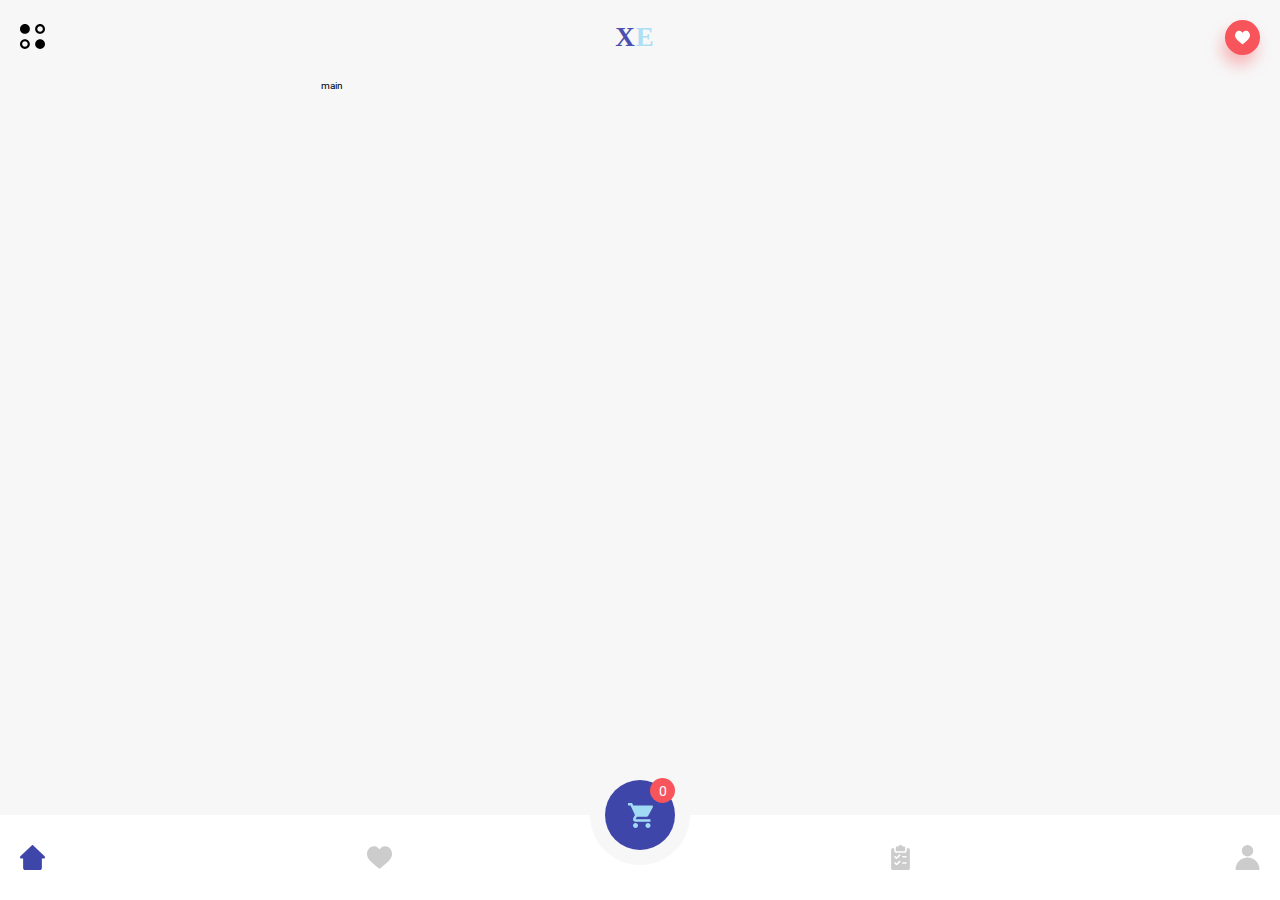
==== item.html @ 0079a4c3 "add layout index page" ====
<!DOCTYPE html>
<html lang="en">
  <head>
    <meta charset="UTF-8" />
    <meta http-equiv="X-UA-Compatible" content="IE=edge" />
    <meta name="viewport" content="width=device-width, initial-scale=1.0" />
    <title>Document</title>
    <link rel="stylesheet" href="assets/scss/style.css" />
  </head>
  <body>
    <div class="container">
      <div class="wrapper">
        <!-- header -->
        <header class="header">
          <div class="header__menu">
            <img src="assets/img/menu.svg" alt="menu" />
          </div>
          <div class="header__logo">
            X<span class="header__logo--blue">E</span>
          </div>
          <div class="header__like active">
            <svg viewBox="0 -28 512.00002 512" xmlns="http://www.w3.org/2000/svg">
              <path d="m471.382812 44.578125c-26.503906-28.746094-62.871093-44.578125-102.410156-44.578125-29.554687 0-56.621094 9.34375-80.449218 27.769531-12.023438 9.300781-22.917969 20.679688-32.523438 33.960938-9.601562-13.277344-20.5-24.660157-32.527344-33.960938-23.824218-18.425781-50.890625-27.769531-80.445312-27.769531-39.539063 0-75.910156 15.832031-102.414063 44.578125-26.1875 28.410156-40.613281 67.222656-40.613281 109.292969 0 43.300781 16.136719 82.9375 50.78125 124.742187 30.992188 37.394531 75.535156 75.355469 127.117188 119.3125 17.613281 15.011719 37.578124 32.027344 58.308593 50.152344 5.476563 4.796875 12.503907 7.4375 19.792969 7.4375 7.285156 0 14.316406-2.640625 19.785156-7.429687 20.730469-18.128907 40.707032-35.152344 58.328125-50.171876 51.574219-43.949218 96.117188-81.90625 127.109375-119.304687 34.644532-41.800781 50.777344-81.4375 50.777344-124.742187 0-42.066407-14.425781-80.878907-40.617188-109.289063zm0 0"></path>
          </svg>
          </div>
        </header>
        <!-- main -->
        <main class="main">main</main>
        <!-- footer -->
        <footer class="footer">
          <div class="footer__cart">
            <div class="footer__cart__item">
              <img src="assets/img/cart.svg" alt="cart" />
            </div>
            <div class="footer__cart__counter">
              <div class="footer__cart__counter__item">0</div>
            </div>
          </div>
          <div class="footer__inner">
            <div class="footer__left">
              <div class="footer__left__icon active">
                <svg
                  class="footer__left__icon__svg"
                  height="512pt"
                  viewBox="0 0 512 512"
                  width="512pt"
                  xmlns="http://www.w3.org/2000/svg"
                >
                  <path
                    class="footer__left__icon__svg__fill"
                    d="m503.871094 231.433594-236.800782-226.984375c-6.183593-5.933594-15.957031-5.933594-22.140624 0l-237.035157 227.21875c-5.015625 5.015625-7.894531 11.925781-7.894531 18.988281 0 14.699219 11.96875 26.667969 26.667969 26.667969h37.332031v192c0 23.570312 19.09375 42.664062 42.667969 42.664062h298.664062c23.574219 0 42.667969-19.09375 42.667969-42.664062v-192h37.332031c14.699219 0 26.667969-11.96875 26.667969-26.667969 0-7.0625-2.878906-13.972656-8.128906-19.222656zm0 0"
                  />
                </svg>
              </div>
              <div class="footer__left__icon">
                <svg
                  class="footer__left__icon__svg"
                  viewBox="0 -28 512.00002 512"
                  xmlns="http://www.w3.org/2000/svg"
                >
                  <path
                    class="footer__left__icon__svg__fill"
                    d="m471.382812 44.578125c-26.503906-28.746094-62.871093-44.578125-102.410156-44.578125-29.554687 0-56.621094 9.34375-80.449218 27.769531-12.023438 9.300781-22.917969 20.679688-32.523438 33.960938-9.601562-13.277344-20.5-24.660157-32.527344-33.960938-23.824218-18.425781-50.890625-27.769531-80.445312-27.769531-39.539063 0-75.910156 15.832031-102.414063 44.578125-26.1875 28.410156-40.613281 67.222656-40.613281 109.292969 0 43.300781 16.136719 82.9375 50.78125 124.742187 30.992188 37.394531 75.535156 75.355469 127.117188 119.3125 17.613281 15.011719 37.578124 32.027344 58.308593 50.152344 5.476563 4.796875 12.503907 7.4375 19.792969 7.4375 7.285156 0 14.316406-2.640625 19.785156-7.429687 20.730469-18.128907 40.707032-35.152344 58.328125-50.171876 51.574219-43.949218 96.117188-81.90625 127.109375-119.304687 34.644532-41.800781 50.777344-81.4375 50.777344-124.742187 0-42.066407-14.425781-80.878907-40.617188-109.289063zm0 0"
                  />
                </svg>
              </div>
            </div>
            <div class="footer__right">
              <div class="footer__right__icon">
                <svg
                  class="footer__right__icon__svg"
                  version="1.1"
                  id="Capa_1"
                  xmlns="http://www.w3.org/2000/svg"
                  xmlns:xlink="http://www.w3.org/1999/xlink"
                  x="0px"
                  y="0px"
                  viewBox="0 0 512 512"
                  style="enable-background: new 0 0 512 512"
                  xml:space="preserve"
                >
                  <g>
                    <path
                      class="footer__right__icon__svg__fill"
                      d="M336,32h-34.752C294.656,13.376,276.864,0,256,0s-38.656,13.376-45.28,32H176c-8.832,0-16,7.168-16,16v64
		                  c0,8.832,7.168,16,16,16h160c8.832,0,16-7.168,16-16V48C352,39.168,344.832,32,336,32z"
                    />
                  </g>
                  <g>
                    <path
                      class="footer__right__icon__svg__fill"
                      d="M416,64h-32v48c0,26.464-21.536,48-48,48H176c-26.464,0-48-21.536-48-48V64H96c-17.632,0-32,14.368-32,32v384
                        c0,17.952,14.048,32,32,32h320c17.952,0,32-14.048,32-32V96C448,78.048,433.952,64,416,64z M251.328,347.328l-64,64
                        C184.192,414.432,180.096,416,176,416s-8.192-1.568-11.328-4.672l-32-32c-6.24-6.24-6.24-16.384,0-22.624s16.384-6.24,22.624,0
                        L176,377.376l52.672-52.672c6.24-6.24,16.384-6.24,22.624,0S257.568,341.056,251.328,347.328z M251.328,219.328l-64,64
                        C184.192,286.432,180.096,288,176,288s-8.192-1.568-11.328-4.672l-32-32c-6.24-6.24-6.24-16.384,0-22.624s16.384-6.24,22.624,0
                        L176,249.376l52.672-52.672c6.24-6.24,16.384-6.24,22.624,0C257.536,202.944,257.568,213.056,251.328,219.328z M368,384h-64
                        c-8.832,0-16-7.168-16-16c0-8.832,7.168-16,16-16h64c8.832,0,16,7.168,16,16C384,376.832,376.832,384,368,384z M368,256h-64
                        c-8.832,0-16-7.168-16-16c0-8.832,7.168-16,16-16h64c8.832,0,16,7.168,16,16C384,248.832,376.832,256,368,256z"
                    />
                  </g>
                </svg>
              </div>
              <div class="footer__right__icon">
                <svg
                  class="footer__right__icon__svg"
                  version="1.1"
                  id="Capa_1"
                  xmlns="http://www.w3.org/2000/svg"
                  xmlns:xlink="http://www.w3.org/1999/xlink"
                  x="0px"
                  y="0px"
                  viewBox="0 0 513.323 513.323"
                  style="enable-background: new 0 0 513.323 513.323"
                  xml:space="preserve"
                >
                  <g>
                    <path
                      class="footer__right__icon__svg__fill"
                      d="M256.661,257.323c-135.275,0-245.333,110.059-245.333,245.333c0,5.888,4.779,10.667,10.667,10.667h469.333
			c5.888,0,10.667-4.779,10.667-10.667C501.995,367.381,391.936,257.323,256.661,257.323z"
                    />
                  </g>
                  <g>
                    <circle
                      class="footer__right__icon__svg__fill"
                      cx="256.661"
                      cy="117.333"
                      r="117.333"
                    />
                  </g>
                </svg>
              </div>
            </div>
          </div>
        </footer>
      </div>
    </div>
  </body>
</html>
---- assets/scss/style.css ----
@import url("https://fonts.googleapis.com/css2?family=Roboto:wght@300;400;500;700&display=swap");
*,
*::before,
*::after {
  margin: 0;
  padding: 0;
  -webkit-box-sizing: border-box;
          box-sizing: border-box;
}

html,
body {
  background-color: #f7f7f7;
  font-family: 'Roboto', sans-serif;
  font-size: 10px;
}

.container {
  width: 100%;
  max-width: 678px;
  margin: 0 auto;
}

.wrapper {
  width: 100%;
  padding: 0 2rem;
  position: relative;
}

.header {
  position: fixed;
  background-color: #f7f7f7;
  z-index: 100;
  top: 0;
  left: 0;
  width: 100%;
  padding: 2rem;
  display: -webkit-box;
  display: -ms-flexbox;
  display: flex;
  -webkit-box-pack: justify;
      -ms-flex-pack: justify;
          justify-content: space-between;
  -webkit-box-align: center;
      -ms-flex-align: center;
          align-items: center;
}

.header__like {
  padding: 1rem;
  max-width: 3.5rem;
  border-radius: 50%;
  width: 100%;
  -webkit-transition: all 0.2s linear;
  transition: all 0.2s linear;
}

.header__like.active {
  background-color: #f7545c;
  -webkit-box-shadow: -3px 10px 15px rgba(247, 84, 92, 0.4);
          box-shadow: -3px 10px 15px rgba(247, 84, 92, 0.4);
}

.header__like.active svg path {
  fill: #fff;
}

.header__like svg {
  display: block;
  width: 100%;
  height: auto;
}

.header__like svg path {
  fill: #b8bac9;
}

.header__menu {
  max-width: 2.5rem;
  width: 100%;
}

.header__menu img {
  width: 100%;
  height: auto;
}

.header__logo {
  font-size: 2.7rem;
  font-family: serif;
  font-weight: 600;
  letter-spacing: 1px;
  color: #4a50af;
}

.header__logo--blue {
  color: #afdff5;
}

.header__search {
  max-width: 2.5rem;
  width: 100%;
}

.header__search img {
  width: 100%;
  height: auto;
}

.main {
  padding-top: 8rem;
  padding-bottom: 5.5rem;
}

.main__cards {
  display: -webkit-box;
  display: -ms-flexbox;
  display: flex;
  -webkit-box-align: center;
      -ms-flex-align: center;
          align-items: center;
  -webkit-box-pack: justify;
      -ms-flex-pack: justify;
          justify-content: space-between;
  -ms-flex-wrap: wrap;
      flex-wrap: wrap;
}

.main__cards__item {
  width: 46.5%;
  background-color: #fff;
  border-radius: 2.5rem;
  margin-bottom: 3rem;
}

.main__cards__item__head {
  display: -webkit-box;
  display: -ms-flexbox;
  display: flex;
  -webkit-box-pack: justify;
      -ms-flex-pack: justify;
          justify-content: space-between;
  -webkit-box-align: center;
      -ms-flex-align: center;
          align-items: center;
  padding: 1.5rem;
}

.main__cards__item__head__discount {
  font-weight: 600;
}

.main__cards__item__head__discount__item {
  border-radius: .6rem;
  font-size: 1.1rem;
  background-color: #a3def8;
  padding: .4rem .5rem;
}

.main__cards__item__head__like {
  width: 25px;
  height: 25px;
  border-radius: 50%;
  display: -webkit-box;
  display: -ms-flexbox;
  display: flex;
  -webkit-box-align: center;
      -ms-flex-align: center;
          align-items: center;
  -webkit-box-pack: center;
      -ms-flex-pack: center;
          justify-content: center;
  -webkit-transition: all 0.2s linear;
  transition: all 0.2s linear;
}

.main__cards__item__head__like.active {
  background-color: #f7545c;
}

.main__cards__item__head__like.active svg path {
  fill: #fff;
}

.main__cards__item__head__like svg {
  display: block;
  max-width: 15px;
  height: auto;
}

.main__cards__item__head__like svg path {
  fill: #b8bac9;
}

.main__cards__item__body {
  display: -webkit-box;
  display: -ms-flexbox;
  display: flex;
  -webkit-box-orient: vertical;
  -webkit-box-direction: normal;
      -ms-flex-direction: column;
          flex-direction: column;
  padding: 0 3rem 3rem;
  -webkit-box-align: center;
      -ms-flex-align: center;
          align-items: center;
}

.main__cards__item__body__photo {
  background-color: #fddfce;
  width: 80px;
  height: 80px;
  border-radius: 50%;
  position: relative;
  margin-bottom: 2rem;
}

.main__cards__item__body__photo__item {
  position: absolute;
  top: 50%;
  left: 50%;
  display: block;
  height: auto;
}

.main__cards__item__body__photo__item--sneakers {
  -webkit-transform: translate(-40%, -50%);
          transform: translate(-40%, -50%);
  max-width: 100px;
}

.main__cards__item__body__photo__item--watches {
  -webkit-transform: translate(-48%, -50%);
          transform: translate(-48%, -50%);
  max-width: 45px;
}

.main__cards__item__body__photo__item--backpackes {
  -webkit-transform: translate(-48%, -50%);
          transform: translate(-48%, -50%);
  max-width: 40px;
}

.main__cards__item__body__photo__mask {
  position: absolute;
  top: 50%;
  left: 50%;
  -webkit-transform: translate(-50%, -50%);
          transform: translate(-50%, -50%);
  width: 60px;
  height: 60px;
  border-radius: 50%;
  border: 1px solid #fff;
}

.main__cards__item__body__name {
  font-size: 1.4rem;
  font-weight: 600;
  color: #6a6f9d;
  margin-bottom: .5rem;
}

.main__cards__item__body__price {
  font-size: 1.6rem;
  font-weight: 700;
  color: #545ab4;
  display: -webkit-box;
  display: -ms-flexbox;
  display: flex;
  -webkit-box-align: start;
      -ms-flex-align: start;
          align-items: flex-start;
  margin-bottom: 1rem;
}

.main__cards__item__body__price__span {
  margin-right: 3px;
  font-size: 1rem;
}

.main__cards__item__body__rating {
  font-size: 1.2rem;
  color: #9e9e9e;
  font-weight: 500;
  width: 100%;
  display: -webkit-box;
  display: -ms-flexbox;
  display: flex;
  -webkit-box-align: center;
      -ms-flex-align: center;
          align-items: center;
  -webkit-box-pack: center;
      -ms-flex-pack: center;
          justify-content: center;
}

.main__cards__item__body__rating__stars {
  display: -webkit-box;
  display: -ms-flexbox;
  display: flex;
  -webkit-box-align: center;
      -ms-flex-align: center;
          align-items: center;
  margin-right: .5rem;
}

.main__cards__item__body__rating__stars img {
  width: 100%;
  display: block;
  max-width: 12px;
  height: auto;
  margin-right: .5rem;
}

.main__header {
  display: -webkit-box;
  display: -ms-flexbox;
  display: flex;
  -webkit-box-pack: justify;
      -ms-flex-pack: justify;
          justify-content: space-between;
  -webkit-box-align: center;
      -ms-flex-align: center;
          align-items: center;
  margin-bottom: 3rem;
}

.main__header__title {
  font-size: 2.5rem;
  color: #2c2c3a;
  font-weight: 600;
}

.main__header__sort {
  font-size: 1.5rem;
  display: -webkit-box;
  display: -ms-flexbox;
  display: flex;
  -webkit-box-align: center;
      -ms-flex-align: center;
          align-items: center;
  color: #acadbd;
  font-weight: 500;
}

.main__header__sort img {
  display: block;
  max-width: 10px;
  height: auto;
  width: 100%;
  margin-left: 0.5rem;
  margin-top: 2px;
}

.main__types {
  display: -webkit-box;
  display: -ms-flexbox;
  display: flex;
  -webkit-box-align: center;
      -ms-flex-align: center;
          align-items: center;
  -webkit-box-pack: justify;
      -ms-flex-pack: justify;
          justify-content: space-between;
  margin-bottom: 3rem;
}

.main__types__item {
  padding: 1rem 2rem;
  border-radius: 1.5rem;
  background-color: #fff;
  display: -webkit-box;
  display: -ms-flexbox;
  display: flex;
  -webkit-box-align: center;
      -ms-flex-align: center;
          align-items: center;
  font-size: 1.3rem;
  font-weight: 600;
  -webkit-transition: all 0.2s linear;
  transition: all 0.2s linear;
}

.main__types__item.active {
  color: #3e46aa;
  -webkit-box-shadow: 5px 10px 15px rgba(0, 0, 0, 0.13);
          box-shadow: 5px 10px 15px rgba(0, 0, 0, 0.13);
}

.main__types__item__img {
  max-width: 35px;
  height: auto;
  display: block;
  margin-right: 0.5rem;
}

.main__types__item__img--watch {
  max-width: 25px;
}

.main__types__item__img--backpack {
  max-width: 21.5px;
}

.footer {
  z-index: 0;
  position: fixed;
  bottom: 0;
  left: 0;
  width: 100%;
}

.footer__inner {
  padding: 3rem 2rem;
  display: -webkit-box;
  display: -ms-flexbox;
  display: flex;
  -webkit-box-align: center;
      -ms-flex-align: center;
          align-items: center;
  -webkit-box-pack: justify;
      -ms-flex-pack: justify;
          justify-content: space-between;
  background-color: #fff;
}

.footer__left {
  width: 100%;
  max-width: 30%;
  display: -webkit-box;
  display: -ms-flexbox;
  display: flex;
  -webkit-box-align: center;
      -ms-flex-align: center;
          align-items: center;
  -webkit-box-pack: justify;
      -ms-flex-pack: justify;
          justify-content: space-between;
}

.footer__left__icon {
  max-width: 25px;
}

.footer__left__icon.active svg path,
.footer__left__icon.active svg circle {
  fill: #3e46aa;
}

.footer__left__icon__svg {
  display: block;
  width: 100%;
  height: auto;
}

.footer__left__icon__svg__fill {
  fill: #ccc;
}

.footer__right {
  width: 100%;
  max-width: 30%;
  display: -webkit-box;
  display: -ms-flexbox;
  display: flex;
  -webkit-box-align: center;
      -ms-flex-align: center;
          align-items: center;
  -webkit-box-pack: justify;
      -ms-flex-pack: justify;
          justify-content: space-between;
}

.footer__right__icon {
  max-width: 25px;
}

.footer__right__icon__svg {
  display: block;
  width: 100%;
  height: auto;
}

.footer__right__icon__svg__fill {
  fill: #ccc;
}

.footer__cart {
  position: absolute;
  z-index: 1;
  top: -5rem;
  left: 50%;
  -webkit-transform: translateX(-50%);
          transform: translateX(-50%);
  width: 100px;
  height: 100px;
  border-radius: 50%;
  background-color: #f7f7f7;
  z-index: 1000;
  display: -webkit-box;
  display: -ms-flexbox;
  display: flex;
  -webkit-box-align: center;
      -ms-flex-align: center;
          align-items: center;
  -webkit-box-pack: center;
      -ms-flex-pack: center;
          justify-content: center;
}

.footer__cart__item {
  width: 70px;
  height: 70px;
  border-radius: 50%;
  background-color: #3e46aa;
  display: -webkit-box;
  display: -ms-flexbox;
  display: flex;
  -webkit-box-align: center;
      -ms-flex-align: center;
          align-items: center;
  -webkit-box-pack: center;
      -ms-flex-pack: center;
          justify-content: center;
}

.footer__cart__item img {
  display: block;
  max-width: 25px;
  height: auto;
}

.footer__cart__counter {
  position: absolute;
  top: 1.3rem;
  right: 1.5rem;
  width: 25px;
  height: 25px;
  border-radius: 50%;
  background-color: #f7545c;
  display: -webkit-box;
  display: -ms-flexbox;
  display: flex;
  -webkit-box-align: center;
      -ms-flex-align: center;
          align-items: center;
  -webkit-box-pack: center;
      -ms-flex-pack: center;
          justify-content: center;
}

.footer__cart__counter__item {
  font-size: 1.4rem;
  color: #fff;
}
/*# sourceMappingURL=style.css.map */
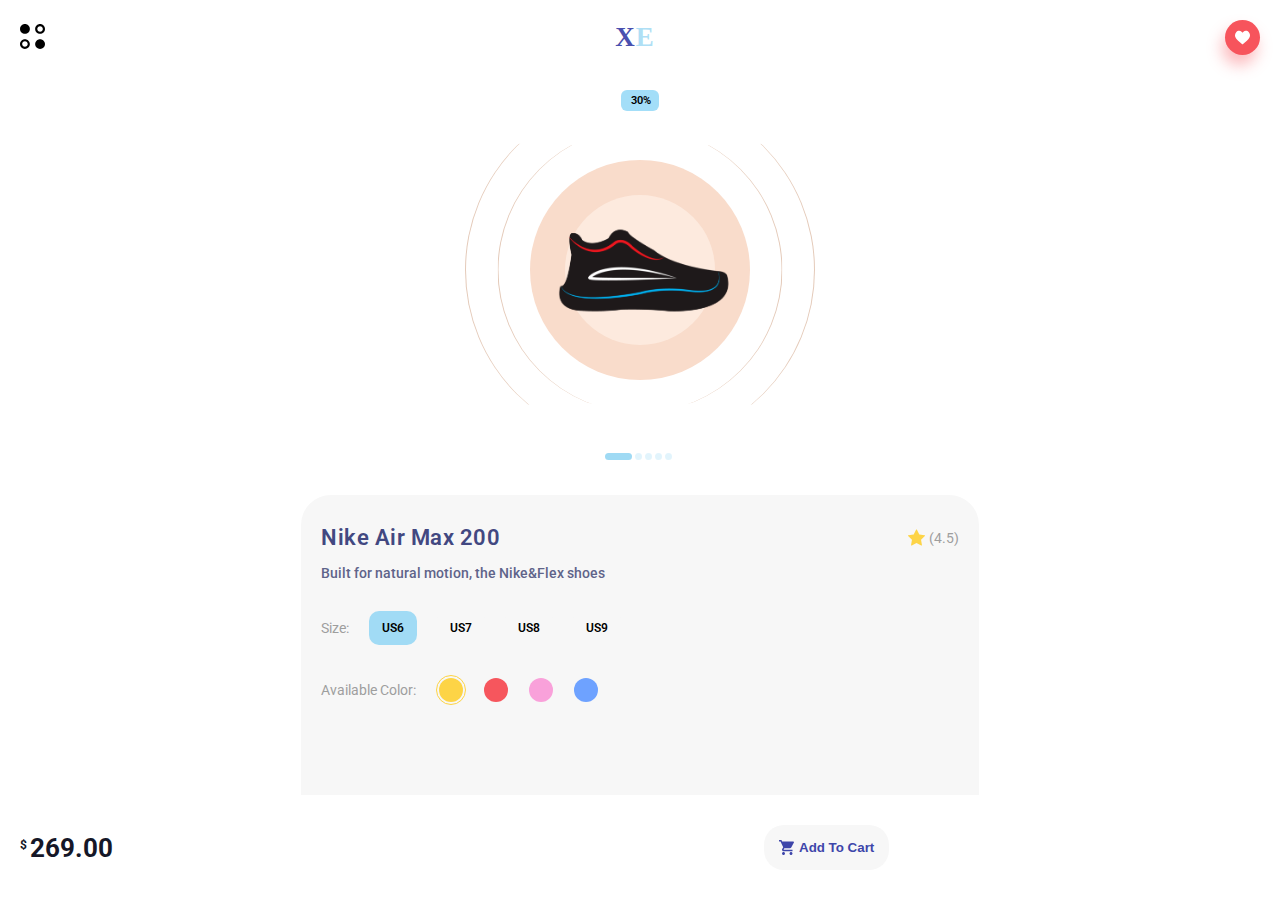
==== commit 3093f3c1: "add second page with one product" ====
--- a/item.html
+++ b/item.html
@@ -7,134 +7,156 @@
     <title>Document</title>
     <link rel="stylesheet" href="assets/scss/style.css" />
   </head>
-  <body>
+  <body class="item">
     <div class="container">
-      <div class="wrapper">
-        <!-- header -->
-        <header class="header">
-          <div class="header__menu">
-            <img src="assets/img/menu.svg" alt="menu" />
+      <!-- header -->
+      <header class="header item">
+        <div class="header__menu">
+          <img src="assets/img/menu.svg" alt="menu" />
+        </div>
+        <div class="header__logo">
+          X<span class="header__logo--blue">E</span>
+        </div>
+        <div class="header__like active">
+          <svg viewBox="0 -28 512.00002 512" xmlns="http://www.w3.org/2000/svg">
+            <path
+              d="m471.382812 44.578125c-26.503906-28.746094-62.871093-44.578125-102.410156-44.578125-29.554687 0-56.621094 9.34375-80.449218 27.769531-12.023438 9.300781-22.917969 20.679688-32.523438 33.960938-9.601562-13.277344-20.5-24.660157-32.527344-33.960938-23.824218-18.425781-50.890625-27.769531-80.445312-27.769531-39.539063 0-75.910156 15.832031-102.414063 44.578125-26.1875 28.410156-40.613281 67.222656-40.613281 109.292969 0 43.300781 16.136719 82.9375 50.78125 124.742187 30.992188 37.394531 75.535156 75.355469 127.117188 119.3125 17.613281 15.011719 37.578124 32.027344 58.308593 50.152344 5.476563 4.796875 12.503907 7.4375 19.792969 7.4375 7.285156 0 14.316406-2.640625 19.785156-7.429687 20.730469-18.128907 40.707032-35.152344 58.328125-50.171876 51.574219-43.949218 96.117188-81.90625 127.109375-119.304687 34.644532-41.800781 50.777344-81.4375 50.777344-124.742187 0-42.066407-14.425781-80.878907-40.617188-109.289063zm0 0"
+            ></path>
+          </svg>
+        </div>
+      </header>
+      <!-- main -->
+      <main class="main item">
+        <div class="main__product">
+          <div class="main__product__discount">
+            <div class="main__product__discount__item">30%</div>
           </div>
-          <div class="header__logo">
-            X<span class="header__logo--blue">E</span>
-          </div>
-          <div class="header__like active">
-            <svg viewBox="0 -28 512.00002 512" xmlns="http://www.w3.org/2000/svg">
-              <path d="m471.382812 44.578125c-26.503906-28.746094-62.871093-44.578125-102.410156-44.578125-29.554687 0-56.621094 9.34375-80.449218 27.769531-12.023438 9.300781-22.917969 20.679688-32.523438 33.960938-9.601562-13.277344-20.5-24.660157-32.527344-33.960938-23.824218-18.425781-50.890625-27.769531-80.445312-27.769531-39.539063 0-75.910156 15.832031-102.414063 44.578125-26.1875 28.410156-40.613281 67.222656-40.613281 109.292969 0 43.300781 16.136719 82.9375 50.78125 124.742187 30.992188 37.394531 75.535156 75.355469 127.117188 119.3125 17.613281 15.011719 37.578124 32.027344 58.308593 50.152344 5.476563 4.796875 12.503907 7.4375 19.792969 7.4375 7.285156 0 14.316406-2.640625 19.785156-7.429687 20.730469-18.128907 40.707032-35.152344 58.328125-50.171876 51.574219-43.949218 96.117188-81.90625 127.109375-119.304687 34.644532-41.800781 50.777344-81.4375 50.777344-124.742187 0-42.066407-14.425781-80.878907-40.617188-109.289063zm0 0"></path>
-          </svg>
-          </div>
-        </header>
-        <!-- main -->
-        <main class="main">main</main>
-        <!-- footer -->
-        <footer class="footer">
-          <div class="footer__cart">
-            <div class="footer__cart__item">
-              <img src="assets/img/cart.svg" alt="cart" />
-            </div>
-            <div class="footer__cart__counter">
-              <div class="footer__cart__counter__item">0</div>
+          <div class="main__product__circle"></div>
+          <div
+            class="main__product__circle main__product__circle--second"
+          ></div>
+          <div class="main__product__bg">
+            <div class="main__product__background">
+              <div class="main__product__background__photo">
+                <img src="assets/img/sneaker.png" alt="sneaker" />
+              </div>
             </div>
           </div>
-          <div class="footer__inner">
-            <div class="footer__left">
-              <div class="footer__left__icon active">
+
+          <div class="main__product__dots">
+            <div class="main__product__dots__item active"></div>
+            <div class="main__product__dots__item"></div>
+            <div class="main__product__dots__item"></div>
+            <div class="main__product__dots__item"></div>
+            <div class="main__product__dots__item"></div>
+          </div>
+        </div>
+      </main>
+      <div class="info">
+        <div class="wrapper">
+          <div class="info__head">
+            <h1 class="info__head__title">Nike Air Max 200</h1>
+            <div class="info__head__rating">
+              <img
+                class="info__head__rating__img"
+                src="assets/img/filled-star.svg"
+                alt="filled-star"
+              />
+              (4.5)
+            </div>
+          </div>
+
+          <div class="info__text">
+            Built for natural motion, the Nike&Flex shoes
+          </div>
+          <div class="info__size">
+            <p class="info__size__text">Size:</p>
+            <div class="info__size__item active">US6</div>
+            <div class="info__size__item">US7</div>
+            <div class="info__size__item">US8</div>
+            <div class="info__size__item">US9</div>
+          </div>
+
+          <div class="info__color">
+            <p class="info__color__text">Available Color:</p>
+            <div class="info__color__item info__color__item--yellow active">
+              <div
+                class="info__color__item__body info__color__item__body--yellow"
+              ></div>
+            </div>
+            <div class="info__color__item info__color__item--red">
+              <div
+                class="info__color__item__body info__color__item__body--red"
+              ></div>
+            </div>
+            <div class="info__color__item info__color__item--pink">
+              <div
+                class="info__color__item__body info__color__item__body--pink"
+              ></div>
+            </div>
+            <div class="info__color__item info__color__item--blue">
+              <div
+                class="info__color__item__body info__color__item__body--blue"
+              ></div>
+            </div>
+          </div>
+        </div>
+      </div>
+      <!-- footer -->
+      <footer class="footer item">
+        <div class="footer__inner">
+          <div class="footer__left">
+            <div class="footer__left__price">
+              <span class="footer__left__price__span">$</span>269.00
+            </div>
+          </div>
+          <div class="footer__right footer__right--btn">
+            <div class="footer__right__button">
+              <button class="footer__right__button__item">
                 <svg
-                  class="footer__left__icon__svg"
-                  height="512pt"
-                  viewBox="0 0 512 512"
-                  width="512pt"
-                  xmlns="http://www.w3.org/2000/svg"
-                >
-                  <path
-                    class="footer__left__icon__svg__fill"
-                    d="m503.871094 231.433594-236.800782-226.984375c-6.183593-5.933594-15.957031-5.933594-22.140624 0l-237.035157 227.21875c-5.015625 5.015625-7.894531 11.925781-7.894531 18.988281 0 14.699219 11.96875 26.667969 26.667969 26.667969h37.332031v192c0 23.570312 19.09375 42.664062 42.667969 42.664062h298.664062c23.574219 0 42.667969-19.09375 42.667969-42.664062v-192h37.332031c14.699219 0 26.667969-11.96875 26.667969-26.667969 0-7.0625-2.878906-13.972656-8.128906-19.222656zm0 0"
-                  />
-                </svg>
-              </div>
-              <div class="footer__left__icon">
-                <svg
-                  class="footer__left__icon__svg"
-                  viewBox="0 -28 512.00002 512"
-                  xmlns="http://www.w3.org/2000/svg"
-                >
-                  <path
-                    class="footer__left__icon__svg__fill"
-                    d="m471.382812 44.578125c-26.503906-28.746094-62.871093-44.578125-102.410156-44.578125-29.554687 0-56.621094 9.34375-80.449218 27.769531-12.023438 9.300781-22.917969 20.679688-32.523438 33.960938-9.601562-13.277344-20.5-24.660157-32.527344-33.960938-23.824218-18.425781-50.890625-27.769531-80.445312-27.769531-39.539063 0-75.910156 15.832031-102.414063 44.578125-26.1875 28.410156-40.613281 67.222656-40.613281 109.292969 0 43.300781 16.136719 82.9375 50.78125 124.742187 30.992188 37.394531 75.535156 75.355469 127.117188 119.3125 17.613281 15.011719 37.578124 32.027344 58.308593 50.152344 5.476563 4.796875 12.503907 7.4375 19.792969 7.4375 7.285156 0 14.316406-2.640625 19.785156-7.429687 20.730469-18.128907 40.707032-35.152344 58.328125-50.171876 51.574219-43.949218 96.117188-81.90625 127.109375-119.304687 34.644532-41.800781 50.777344-81.4375 50.777344-124.742187 0-42.066407-14.425781-80.878907-40.617188-109.289063zm0 0"
-                  />
-                </svg>
-              </div>
-            </div>
-            <div class="footer__right">
-              <div class="footer__right__icon">
-                <svg
-                  class="footer__right__icon__svg"
                   version="1.1"
                   id="Capa_1"
                   xmlns="http://www.w3.org/2000/svg"
                   xmlns:xlink="http://www.w3.org/1999/xlink"
                   x="0px"
                   y="0px"
-                  viewBox="0 0 512 512"
-                  style="enable-background: new 0 0 512 512"
+                  viewBox="0 0 426.667 426.667"
+                  style="enable-background: new 0 0 426.667 426.667"
                   xml:space="preserve"
                 >
                   <g>
-                    <path
-                      class="footer__right__icon__svg__fill"
-                      d="M336,32h-34.752C294.656,13.376,276.864,0,256,0s-38.656,13.376-45.28,32H176c-8.832,0-16,7.168-16,16v64
-		                  c0,8.832,7.168,16,16,16h160c8.832,0,16-7.168,16-16V48C352,39.168,344.832,32,336,32z"
-                    />
-                  </g>
-                  <g>
-                    <path
-                      class="footer__right__icon__svg__fill"
-                      d="M416,64h-32v48c0,26.464-21.536,48-48,48H176c-26.464,0-48-21.536-48-48V64H96c-17.632,0-32,14.368-32,32v384
-                        c0,17.952,14.048,32,32,32h320c17.952,0,32-14.048,32-32V96C448,78.048,433.952,64,416,64z M251.328,347.328l-64,64
-                        C184.192,414.432,180.096,416,176,416s-8.192-1.568-11.328-4.672l-32-32c-6.24-6.24-6.24-16.384,0-22.624s16.384-6.24,22.624,0
-                        L176,377.376l52.672-52.672c6.24-6.24,16.384-6.24,22.624,0S257.568,341.056,251.328,347.328z M251.328,219.328l-64,64
-                        C184.192,286.432,180.096,288,176,288s-8.192-1.568-11.328-4.672l-32-32c-6.24-6.24-6.24-16.384,0-22.624s16.384-6.24,22.624,0
-                        L176,249.376l52.672-52.672c6.24-6.24,16.384-6.24,22.624,0C257.536,202.944,257.568,213.056,251.328,219.328z M368,384h-64
-                        c-8.832,0-16-7.168-16-16c0-8.832,7.168-16,16-16h64c8.832,0,16,7.168,16,16C384,376.832,376.832,384,368,384z M368,256h-64
-                        c-8.832,0-16-7.168-16-16c0-8.832,7.168-16,16-16h64c8.832,0,16,7.168,16,16C384,248.832,376.832,256,368,256z"
-                    />
+                    <g>
+                      <g>
+                        <path
+                          fill="#3e46aa"
+                          d="M128,341.333c-23.573,0-42.453,19.093-42.453,42.667s18.88,42.667,42.453,42.667c23.573,0,42.667-19.093,42.667-42.667
+				                    S151.573,341.333,128,341.333z"
+                        />
+                        <path
+                          fill="#3e46aa"
+                          d="M151.467,234.667H310.4c16,0,29.973-8.853,37.333-21.973L424,74.24c1.707-2.987,2.667-6.507,2.667-10.24
+                            c0-11.84-9.6-21.333-21.333-21.333H89.92L69.653,0H0v42.667h42.667L119.36,204.48l-28.8,52.267
+                            c-3.307,6.187-5.227,13.12-5.227,20.587C85.333,300.907,104.427,320,128,320h256v-42.667H137.067
+                            c-2.987,0-5.333-2.347-5.333-5.333c0-0.96,0.213-1.813,0.64-2.56L151.467,234.667z"
+                        />
+                        <path
+                          fill="#3e46aa"
+                          d="M341.333,341.333c-23.573,0-42.453,19.093-42.453,42.667s18.88,42.667,42.453,42.667
+				                    C364.907,426.667,384,407.573,384,384S364.907,341.333,341.333,341.333z"
+                        />
+                      </g>
+                    </g>
                   </g>
                 </svg>
-              </div>
-              <div class="footer__right__icon">
-                <svg
-                  class="footer__right__icon__svg"
-                  version="1.1"
-                  id="Capa_1"
-                  xmlns="http://www.w3.org/2000/svg"
-                  xmlns:xlink="http://www.w3.org/1999/xlink"
-                  x="0px"
-                  y="0px"
-                  viewBox="0 0 513.323 513.323"
-                  style="enable-background: new 0 0 513.323 513.323"
-                  xml:space="preserve"
-                >
-                  <g>
-                    <path
-                      class="footer__right__icon__svg__fill"
-                      d="M256.661,257.323c-135.275,0-245.333,110.059-245.333,245.333c0,5.888,4.779,10.667,10.667,10.667h469.333
-			c5.888,0,10.667-4.779,10.667-10.667C501.995,367.381,391.936,257.323,256.661,257.323z"
-                    />
-                  </g>
-                  <g>
-                    <circle
-                      class="footer__right__icon__svg__fill"
-                      cx="256.661"
-                      cy="117.333"
-                      r="117.333"
-                    />
-                  </g>
-                </svg>
-              </div>
+                Add To Cart
+              </button>
             </div>
           </div>
-        </footer>
-      </div>
+        </div>
+      </footer>
     </div>
+    <script src="assets/js/item/color.js" defer></script>
+    <script src="assets/js/item/like.js" defer></script>
+    <script src="assets/js/item/size.js" defer></script>
   </body>
 </html>
--- a/assets/scss/style.css
+++ b/assets/scss/style.css
@@ -11,8 +11,14 @@
 html,
 body {
   background-color: #f7f7f7;
-  font-family: 'Roboto', sans-serif;
+  font-family: 'Roboto',+ sans-serif;
   font-size: 10px;
+}
+
+html.item,
+body.item {
+  background-color: #fff;
 }
 
 .container {
@@ -46,6 +52,11 @@
           align-items: center;
 }
 
+.header.item {
+  background-color: #fff;
+  z-index: 10000;
+}
+
 .header__like {
   padding: 1rem;
   max-width: 3.5rem;
@@ -110,6 +121,10 @@
 .main {
   padding-top: 8rem;
   padding-bottom: 5.5rem;
+}
+
+.main.item {
+  padding-bottom: 3.5rem;
 }
 
 .main__cards {
@@ -402,6 +417,302 @@
   max-width: 21.5px;
 }
 
+.main__product {
+  width: 100%;
+  height: 380px;
+  position: relative;
+  display: -webkit-box;
+  display: -ms-flexbox;
+  display: flex;
+  -webkit-box-orient: vertical;
+  -webkit-box-direction: normal;
+      -ms-flex-direction: column;
+          flex-direction: column;
+  -webkit-box-pack: justify;
+      -ms-flex-pack: justify;
+          justify-content: space-between;
+}
+
+.main__product__circle {
+  position: absolute;
+  top: 50%;
+  left: 50%;
+  width: 285px;
+  height: 285px;
+  -webkit-transform: translate(-50%, -50%);
+          transform: translate(-50%, -50%);
+  border-left: 1px solid #e4cab9;
+  border-right: 1px solid #e4cab9;
+  border-radius: 50%;
+}
+
+.main__product__circle--second {
+  width: 350px;
+  height: 350px;
+}
+
+.main__product__bg {
+  position: absolute;
+  z-index: 10;
+  top: 50%;
+  left: 50%;
+  width: 220px;
+  height: 220px;
+  -webkit-transform: translate(-50%, -50%);
+          transform: translate(-50%, -50%);
+  background-color: #f9dccb;
+  border-radius: 50%;
+}
+
+.main__product__background {
+  position: absolute;
+  z-index: 20;
+  top: 50%;
+  left: 50%;
+  width: 150px;
+  height: 150px;
+  -webkit-transform: translate(-50%, -50%);
+          transform: translate(-50%, -50%);
+  background-color: #fdeade;
+  border-radius: 50%;
+  display: -webkit-box;
+  display: -ms-flexbox;
+  display: flex;
+  -webkit-box-align: center;
+      -ms-flex-align: center;
+          align-items: center;
+  -webkit-box-pack: center;
+      -ms-flex-pack: center;
+          justify-content: center;
+}
+
+.main__product__background__photo {
+  position: relative;
+}
+
+.main__product__background__photo img {
+  -webkit-transform: translateX(-15%);
+          transform: translateX(-15%);
+  width: 150%;
+  display: block;
+  height: auto;
+}
+
+.main__product__discount {
+  position: relative;
+  z-index: 100;
+  background-color: #fff;
+  text-align: center;
+  padding-top: 1rem;
+  padding-bottom: 3.5rem;
+  border-radius: 50%;
+}
+
+.main__product__discount__item {
+  width: 38px;
+  padding: .4rem 1rem;
+  font-weight: 600;
+  margin: 0 auto;
+  border-radius: .6rem;
+  font-size: 1.1rem;
+  background-color: #a3def8;
+}
+
+.main__product__dots {
+  position: relative;
+  z-index: 100;
+  width: 100%;
+  display: -webkit-box;
+  display: -ms-flexbox;
+  display: flex;
+  -webkit-box-align: center;
+      -ms-flex-align: center;
+          align-items: center;
+  -webkit-box-pack: center;
+      -ms-flex-pack: center;
+          justify-content: center;
+  background-color: #fff;
+  padding-top: 5rem;
+  border-radius: 50%;
+}
+
+.main__product__dots__item {
+  width: 7px;
+  height: 7px;
+  background-color: #9fdaf4;
+  margin-right: 3px;
+  border-radius: 50%;
+  opacity: 0.3;
+}
+
+.main__product__dots__item.active {
+  opacity: 1;
+  width: 27px;
+  border-radius: 10px;
+}
+
+.info {
+  border-top-left-radius: 30px;
+  border-top-right-radius: 30px;
+  background-color: #f7f7f7;
+  padding-bottom: 14rem;
+}
+
+.info__head {
+  width: 100%;
+  padding-top: 3rem;
+  display: -webkit-box;
+  display: -ms-flexbox;
+  display: flex;
+  -webkit-box-pack: justify;
+      -ms-flex-pack: justify;
+          justify-content: space-between;
+  margin-bottom: 1.5rem;
+}
+
+.info__head__title {
+  font-size: 2.2rem;
+  letter-spacing: 0.5px;
+  font-weight: 600;
+  color: #424881;
+}
+
+.info__head__rating {
+  -webkit-box-flex: 1;
+      -ms-flex: 1;
+          flex: 1;
+  display: -webkit-box;
+  display: -ms-flexbox;
+  display: flex;
+  -webkit-box-pack: end;
+      -ms-flex-pack: end;
+          justify-content: flex-end;
+  -webkit-box-align: center;
+      -ms-flex-align: center;
+          align-items: center;
+  color: #9e9e9e;
+  font-size: 1.4rem;
+}
+
+.info__head__rating__img {
+  max-width: 17px;
+  margin-right: 4px;
+  display: block;
+  height: auto;
+}
+
+.info__text {
+  font-size: 1.4rem;
+  font-weight: 500;
+  color: #5f648a;
+  margin-bottom: 3rem;
+}
+
+.info__size {
+  display: -webkit-box;
+  display: -ms-flexbox;
+  display: flex;
+  -webkit-box-align: center;
+      -ms-flex-align: center;
+          align-items: center;
+  margin-bottom: 3rem;
+}
+
+.info__size__text {
+  color: #9e9e9e;
+  font-size: 1.4rem;
+  font-size: 500;
+  margin-right: 2rem;
+}
+
+.info__size__item {
+  font-size: 1.2rem;
+  font-weight: 600;
+  padding: 1rem 1.3rem;
+  background-color: #f7f7f7;
+  margin-right: 2rem;
+  border-radius: 1rem;
+  -webkit-transition: all 0.2s linear;
+  transition: all 0.2s linear;
+}
+
+.info__size__item.active {
+  background-color: #a1dbf5;
+}
+
+.info__color {
+  display: -webkit-box;
+  display: -ms-flexbox;
+  display: flex;
+  -webkit-box-align: center;
+      -ms-flex-align: center;
+          align-items: center;
+}
+
+.info__color__text {
+  color: #9e9e9e;
+  font-size: 1.4rem;
+  font-size: 500;
+  margin-right: 2rem;
+}
+
+.info__color__item {
+  width: 30px;
+  height: 30px;
+  border-radius: 50%;
+  margin-right: 1.5rem;
+  display: -webkit-box;
+  display: -ms-flexbox;
+  display: flex;
+  -webkit-box-align: center;
+      -ms-flex-align: center;
+          align-items: center;
+  -webkit-box-pack: center;
+      -ms-flex-pack: center;
+          justify-content: center;
+  -webkit-transition: all 0.2s linear;
+  transition: all 0.2s linear;
+}
+
+.info__color__item--yellow.active {
+  border: 1px solid #fdd446;
+}
+
+.info__color__item--red.active {
+  border: 1px solid #f6565d;
+}
+
+.info__color__item--pink.active {
+  border: 1px solid #f9a1da;
+}
+
+.info__color__item--blue.active {
+  border: 1px solid #6ea2ff;
+}
+
+.info__color__item__body {
+  width: 24px;
+  height: 24px;
+  border-radius: 50%;
+  background-color: #fff;
+}
+
+.info__color__item__body--yellow {
+  background-color: #fdd446;
+}
+
+.info__color__item__body--red {
+  background-color: #f6565d;
+}
+
+.info__color__item__body--pink {
+  background-color: #f9a1da;
+}
+
+.info__color__item__body--blue {
+  background-color: #6ea2ff;
+}
+
 .footer {
   z-index: 0;
   position: fixed;
@@ -410,6 +721,11 @@
   width: 100%;
 }
 
+.footer.item .footer__inner {
+  border-top-left-radius: 30px;
+  border-top-right-radius: 30px;
+}
+
 .footer__inner {
   padding: 3rem 2rem;
   display: -webkit-box;
@@ -438,6 +754,25 @@
           justify-content: space-between;
 }
 
+.footer__left__price {
+  display: block;
+  color: #151728;
+  font-size: 2.6rem;
+  font-weight: 700;
+  display: -webkit-box;
+  display: -ms-flexbox;
+  display: flex;
+  -webkit-box-align: start;
+      -ms-flex-align: start;
+          align-items: flex-start;
+}
+
+.footer__left__price__span {
+  margin-top: .5rem;
+  margin-right: 3px;
+  font-size: 1.2rem;
+}
+
 .footer__left__icon {
   max-width: 25px;
 }
@@ -469,6 +804,34 @@
   -webkit-box-pack: justify;
       -ms-flex-pack: justify;
           justify-content: space-between;
+}
+
+.footer__right--btn {
+  max-width: 40%;
+}
+
+.footer__right__button__item {
+  color: #3e46aa;
+  font-weight: 600;
+  display: -webkit-box;
+  display: -ms-flexbox;
+  display: flex;
+  -webkit-box-align: center;
+      -ms-flex-align: center;
+          align-items: center;
+  padding: 1.5rem 1.5rem;
+  border-radius: 2rem;
+  background-color: #f7f7f7;
+  border: none;
+  outline: none;
+}
+
+.footer__right__button__item svg {
+  display: block;
+  width: 100%;
+  height: auto;
+  max-width: 15px;
+  margin-right: 5px;
 }
 
 .footer__right__icon {
